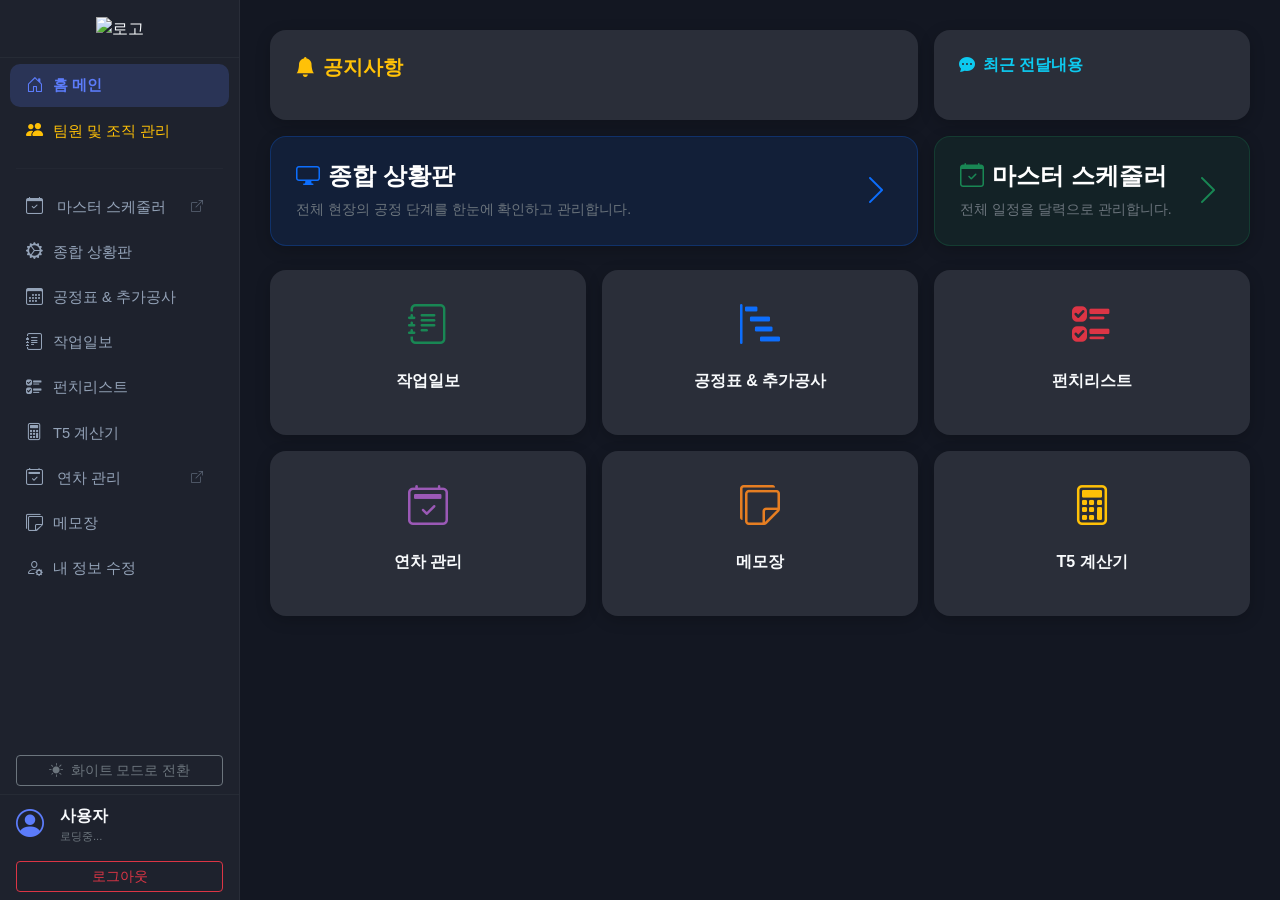
==== index.html @ c65dfaa8 "작업일보 담당자 설정 및 분류 버튼 추가작업일보 담당자 설정 및 분류 버튼 추가" ====
<!DOCTYPE html>
<html lang="ko">
<head>
    <meta charset="UTF-8">
    <meta name="viewport" content="width=device-width, initial-scale=1.0, maximum-scale=1.0, user-scalable=no">
    
    <meta property="og:type" content="website">
    <meta property="og:title" content="김목수이야기 - 통합 ERP 시스템">
    <meta property="og:description" content="현장 관리, 공정표, 작업일보 통합 시스템">
    <meta property="og:image" content="https://idong2300.github.io/kimmoksu/og-image.png">
    <meta property="og:locale" content="ko_KR">

    <link rel="icon" href="favicon.png" type="image/png">
    <link rel="apple-touch-icon" href="favicon.png">
    <link rel="manifest" href="manifest.json">
    <meta name="theme-color" content="#1e222d">

    <title>김목수이야기 - 메인 지휘소</title>
<!-- ============================================
     📋 김목수이야기 통합 ERP - 버전: V2.0.0
     📅 마지막 업데이트: JS 모듈 분리 및 구조 정리
     🏗️ 베이스라인: V1.4.1
     📝 변경 이력:
        V2.0.0 - index.html 인라인 JS 기능별 분리
        - main.js: 공통 상태, 화면 전환, 테마, 초기화
        - auth.js: 로그인, 회원가입, 사용자/팀 정보
        - board_memo.js: 공지사항 및 전달내용
        - status.js: 종합 상황판
        - gantt.js: 공정표 및 추가공사
        - worklog.js: 작업일보
        - punch.js: 펀치리스트
        - t5calc.js: T5 계산기
        - memo.js: 메모장
        - team.js: 팀원 및 권한 관리
     ============================================ -->
    
    <link href="https://cdn.jsdelivr.net/npm/bootstrap@5.3.2/dist/css/bootstrap.min.css" rel="stylesheet">
    <link rel="stylesheet" href="https://cdn.jsdelivr.net/npm/bootstrap-icons@1.11.1/font/bootstrap-icons.css">
    
    <script src="https://cdnjs.cloudflare.com/ajax/libs/html2canvas/1.4.1/html2canvas.min.js"></script>
    <script src="https://www.gstatic.com/firebasejs/9.15.0/firebase-app-compat.js"></script>
    <script src="https://www.gstatic.com/firebasejs/9.15.0/firebase-firestore-compat.js"></script>
    <script src="https://www.gstatic.com/firebasejs/9.15.0/firebase-auth-compat.js"></script>
    <script src="https://cdn.sheetjs.com/xlsx-0.19.3/package/dist/xlsx.full.min.js"></script>
    <script src="firebase-config.js"></script>

    <style>
        :root { --bg-deep: #131722; --sidebar-bg: #1e222d; --card-bg: #2a2e39; --primary-accent: #5c7cfa; --success-btn: #0ca678; --danger-btn: #e03131; }
        body { background-color: var(--bg-deep); color: #f8fafc; font-family: 'Pretendard', sans-serif; margin: 0; overflow: hidden; transition: background-color 0.3s, color 0.3s; }
        .app-wrapper { display: flex; height: 100vh; height: 100dvh; width: 100vw; position: relative; }
        
        .sidebar { width: 240px; height: 100dvh; background-color: var(--sidebar-bg); border-right: 1px solid rgba(255,255,255,0.05); display: flex; flex-direction: column; transition: transform 0.3s cubic-bezier(0.4, 0, 0.2, 1), background-color 0.3s; z-index: 1050; overflow-y: hidden; flex-shrink: 0; }
        .main-container { flex: 1; overflow-y: auto; background-color: var(--bg-deep); width: 100%; transition: background-color 0.3s; }
        .page-section { display: none; animation: fadeIn 0.2s ease-out; padding: 30px; max-width: 1400px; margin: 0 auto; width: 100%; padding-bottom: 80px; }
        .page-section.active { display: block; }
        @keyframes fadeIn { from { opacity: 0; transform: translateY(5px); } to { opacity: 1; transform: translateY(0); } }

        .nav-link { color: #94a3b8; padding: 9px 16px; margin: 2px 10px; border-radius: 10px; transition: 0.3s; cursor: pointer; display: flex; align-items: center; text-decoration: none; font-size: 0.92rem; }
        .nav-link i { font-size: 1.05rem; margin-right: 10px; }
        .nav-link:hover, .nav-link.active { background-color: rgba(92, 124, 250, 0.2); color: var(--primary-accent); font-weight: bold; }

        .sidebar-overlay { display: none; position: fixed; inset: 0; background: rgba(0,0,0,0.6); z-index: 1040; backdrop-filter: blur(2px); transition: 0.3s; opacity: 0; }
        .sidebar-overlay.active { display: block; opacity: 1; }
        
        /* 화이트 모드 설정 */
        body.light-mode { background-color: #f4f6f8; color: #212529; }
        body.light-mode .main-container, body.light-mode #auth-overlay { background-color: #f4f6f8; }
        body.light-mode .sidebar { background-color: #ffffff; border-right: 1px solid #dee2e6; }
        body.light-mode .sidebar-overlay { background: rgba(255,255,255,0.8); }
        body.light-mode .t5-card, body.light-mode .modal-content, body.light-mode .modal-box, body.light-mode .mobile-site-card, body.light-mode .login-card, body.light-mode .cal-accordion-content, body.light-mode .monthly-list-box, body.light-mode .summary-card, body.light-mode .history-card { background-color: #ffffff !important; box-shadow: 0 4px 15px rgba(0,0,0,0.05); border: 1px solid #dee2e6 !important; }
        

        body.light-mode #t5-temp-result { background-color: #ffffff !important; border: 1px solid #dee2e6 !important; }
        body.light-mode #res-site-display { color: #212529 !important; }
        body.light-mode .res-gap { color: #d97706 !important; } 
        
        body.light-mode .input-dark, body.light-mode .modal-box textarea, body.light-mode .modal-box input, body.light-mode .modal-box select { background-color: #f8f9fa !important; border: 1px solid #ced4da !important; color: #212529 !important; }
        body.light-mode .input-dark::placeholder { color: #adb5bd !important; }
        body.light-mode .text-white, body.light-mode .modal-box h5, body.light-mode .modal-content h5 { color: #212529 !important; }
        body.light-mode .nav-link { color: #495057; }
        body.light-mode .nav-link:hover, body.light-mode .nav-link.active { background-color: #eef2ff; color: var(--primary-accent); }
        body.light-mode .table-dark { --bs-table-bg: #ffffff; --bs-table-color: #212529; --bs-table-border-color: #dee2e6; }
        body.light-mode .table-dark th { background-color: #f8f9fa; color: #495057; }
        body.light-mode .status-table th { background-color: #f8f9fa; border-bottom: 2px solid #dee2e6; color: #495057; }
        body.light-mode .status-table td { background-color: #ffffff; border-color: #dee2e6; }
        body.light-mode .board-item, body.light-mode .check-item, body.light-mode .leave-detail-item { background: #f8f9fa; border-color: #dee2e6; }
        body.light-mode .gantt-task-col { background: #f8f9fa !important; }
        body.light-mode .gantt-month-row th { background: #e9ecef; color: #212529; border-bottom: 2px solid #ced4da; }
        body.light-mode .mobile-extra-table tr { background: #ffffff; border-color: #dee2e6; }
        body.light-mode .mobile-extra-table td::before { color: #6c757d; }
        body.light-mode .excel-table { background: #ffffff; border-color: #adb5bd; }
        body.light-mode .excel-table td { border-color: #adb5bd; color: #212529; }
        body.light-mode .date-row td { background: #f8f9fa !important; color: #495057; }
        body.light-mode .name-cell { background: #f8f9fa !important; }
        body.light-mode .name-input { color: #212529; border-bottom: 1px solid #ced4da; }
        body.light-mode .bg-dark { background-color: #e9ecef !important; color: #212529 !important; }
        body.light-mode .item-text-area { color: #212529; }
        body.light-mode .cal-day-box { background: #f8f9fa; border-color: #dee2e6; }
        body.light-mode #captureArea { background-color: #f4f6f8 !important; }
        body.light-mode hr.border-secondary { border-color: #dee2e6 !important; opacity: 1; }
        body.light-mode .text-secondary { color: #6c757d !important; }
        body.light-mode .text-info { color: #0dcaf0 !important; }
        body.light-mode .text-warning { color: #d97706 !important; }
        body.light-mode .btn-outline-secondary { border-color: #adb5bd; color: #495057; }
        body.light-mode .btn-outline-secondary:hover { background-color: #f8f9fa; color: #212529; }
        body.light-mode .mobile-grid-2, body.light-mode .mobile-grid-3 { background: #f8f9fa; border: 1px solid #dee2e6; }
        body.light-mode .mobile-grid-val { color: #212529; }
        body.light-mode .mobile-card-subtitle { border-bottom: 1px solid #dee2e6; }
        body.light-mode img[src*="logo"] { filter: invert(1) grayscale(100%) contrast(200%); }
        body.light-mode .progress-container { background-color: #e9ecef; }
        body.light-mode .t5-btn-small.bg-secondary { background-color: #6c757d !important; color: #ffffff !important; }
        body.light-mode .t5-btn-small.bg-primary { background-color: #0d6efd !important; color: #ffffff !important; }
        body.light-mode .t5-btn-small.bg-success { background-color: #198754 !important; color: #ffffff !important; }
        body.light-mode .t5-btn-small.bg-danger { background-color: #dc3545 !important; color: #ffffff !important; }
        body.light-mode .perm-item-box { background: #f8f9fa !important; border-color: #dee2e6 !important; color: #212529 !important; }

        @media (min-width: 769px) {
            .pc-tfoot { display: table-footer-group !important; }
        }

        @media (max-width: 768px) {
            .sidebar { position: fixed; left: 0; top: 0; transform: translateX(-100%); } 
            .sidebar.active { transform: translateX(0); } 
            .page-section { padding: 20px 15px; padding-bottom: 100px; } 
            .mobile-menu-btn { display: flex !important; } 
            .mobile-col-6 { width: 50% !important; padding: 6px !important; }
            .compact-card { padding: 18px 12px !important; margin-bottom: 0 !important; box-shadow: 0 6px 15px rgba(0,0,0,0.3) !important; border: 1px solid rgba(255,255,255,0.08) !important; }
            .compact-card i { font-size: 2.2rem !important; margin-bottom: 12px !important; filter: drop-shadow(0 2px 4px rgba(0,0,0,0.3)); }
            .compact-card h6 { font-size: 0.95rem !important; font-weight: 700 !important; }
            .compact-card p { display: none; }
            
            .mobile-extra-table thead { display: none; }
            .mobile-extra-table tr { display: flex; flex-wrap: wrap; align-items: center; background: #1e222d; margin-bottom: 15px; border-radius: 10px; padding: 12px; border: 1px solid rgba(255,255,255,0.08); box-shadow: 0 4px 10px rgba(0,0,0,0.2); }
            .mobile-extra-table td { border: none !important; padding: 2px !important; display: flex; align-items: center; }
            
            .date-td { width: 40%; order: 3; margin-top: 8px; padding-right: 4px !important; }
            .desc-td { width: 55%; order: 1; padding-right: 4px !important; }
            .cost-td { width: 45%; order: 2; padding-left: 4px !important; }
            .check-td-prog { width: 20%; order: 4; margin-top: 8px; justify-content: center; font-size: 0.75rem; color: #94a3b8; }
            .check-td-tax { width: 20%; order: 5; margin-top: 8px; justify-content: center; font-size: 0.75rem; color: #94a3b8; }
            .note-td { width: 100%; order: 7; margin-top: 10px; display: block !important; }
            .del-td { width: 20%; order: 6; margin-top: 8px; padding-left: 4px !important; }
            
            .note-header { font-size: 0.8rem; color: #94a3b8; cursor: pointer; display: flex; justify-content: space-between; background: rgba(0,0,0,0.2); padding: 8px 12px; border-radius: 6px; }
            .pc-tfoot { display: none !important; }
        }

        .mobile-menu-btn { display: none; position: fixed; bottom: 25px; right: 25px; width: 60px; height: 60px; border-radius: 50%; background-color: var(--primary-accent); color: white; align-items: center; justify-content: center; box-shadow: 0 4px 15px rgba(0,0,0,0.3); z-index: 1030; border: none; font-size: 1.8rem; cursor: pointer; }

        .t5-card { background: var(--card-bg); border-radius: 16px; padding: 25px; margin-bottom: 20px; box-shadow: 0 4px 15px rgba(0,0,0,0.2); position: relative; }
        .input-dark { background: #1e222d !important; border: 1px solid rgba(255,255,255,0.1) !important; color: white !important; font-size: 0.95rem !important; }
        .input-dark::placeholder { color: #8b95a1 !important; opacity: 1 !important; }
        .t5-btn-primary { background: var(--primary-accent); border: none; color: white; border-radius: 10px; padding: 14px; font-weight: bold; width: 100%; transition: 0.2s; cursor: pointer; }
        .t5-btn-small { background: rgba(255,255,255,0.1); border: none; color: #ced4da; padding: 6px 12px; border-radius: 8px; font-size: 0.85rem; transition: 0.2s; cursor: pointer; }
        .btn-primary-custom { background: var(--primary-accent); border: none; color: white; border-radius: 8px; padding: 8px 16px; transition: 0.2s; cursor: pointer; font-weight: bold; }

        .board-list { max-height: 250px; overflow-y: auto; padding-right: 5px; }
        .board-item { background: rgba(255,255,255,0.05); padding: 12px; border-radius: 8px; margin-bottom: 8px; border-left: 3px solid var(--primary-accent); font-size: 0.9rem; }
        .status-table { width: 100%; border-collapse: separate; border-spacing: 0 4px; table-layout: fixed; }
        .status-table th { color: #94a3b8; font-weight: 600; font-size: 0.82rem; padding: 12px 10px; border-bottom: 2px solid rgba(255,255,255,0.05); text-align: center; white-space: nowrap; }
        .status-table td { background: #1e222d; padding: 12px 10px; font-size: 0.88rem; text-align: center; overflow: hidden; text-overflow: ellipsis; white-space: nowrap; border-top: 1px solid rgba(255,255,255,0.05); border-bottom: 1px solid rgba(255,255,255,0.05); }
        
        .mobile-site-card { background: var(--card-bg); border-radius: 12px; padding: 15px; margin-bottom: 12px; border: 1px solid rgba(255,255,255,0.05); box-shadow: 0 4px 10px rgba(0,0,0,0.15); }
        .mobile-card-title { font-size: 1.1rem; font-weight: 800; color: #f8fafc; margin-bottom: 8px; word-break: keep-all; line-height: 1.3; }
        body.light-mode .mobile-card-title { color: #1a202c !important; }
        .mobile-card-subtitle { display: flex; justify-content: space-between; align-items: flex-end; margin-bottom: 12px; border-bottom: 1px solid rgba(255,255,255,0.05); padding-bottom: 8px; }
        .mobile-card-date { font-size: 0.8rem; color: #94a3b8; font-weight: 600; }
        
        .mobile-grid-3 { display: grid; grid-template-columns: 1fr 1fr 1fr; gap: 8px; text-align: center; background: rgba(0,0,0,0.25); padding: 10px 5px; border-radius: 8px; }
        .mobile-grid-2 { display: grid; grid-template-columns: 1fr 1fr; gap: 8px; text-align: center; background: rgba(0,0,0,0.25); padding: 10px 5px; border-radius: 8px; }
        .mobile-grid-label { font-size: 0.65rem; color: #94a3b8; margin-bottom: 3px; }
        .mobile-grid-val { font-size: 0.85rem; color: #f8fafc; font-weight: bold; }

        .gantt-container { overflow-x: auto; overflow-y: hidden; background: transparent; max-width: 100%; padding-bottom: 10px; }
        

        .gantt-table { margin: 0; white-space: nowrap; font-size: 0.7rem; border-collapse: separate; border-spacing: 0; min-width: max-content; position: relative; z-index: 1; }
        .gantt-table th, .gantt-table td { border: 1px solid rgba(255,255,255,0.05); padding: 5px 0 !important; text-align: center; vertical-align: middle; }
        .gantt-cell, .gantt-date-th { min-width: 25px; max-width: 25px; width: 25px; transition: 0.1s; cursor: pointer; position: relative; }
        
        /* 세로(열) 하이라이트 */
        .gantt-cell::after { content: ''; position: absolute; left: 0; top: -5000px; height: 10000px; width: 100%; background: transparent; z-index: -1; pointer-events: none; transition: 0.1s; }
        .gantt-cell:hover::after { background: rgba(255,255,255,0.05); }
        /* 가로(행) 하이라이트 */
        .gantt-table tbody tr:hover td { background: rgba(255,255,255,0.05); }
        
        /* 화이트모드 대응 십자선 */
        body.light-mode .gantt-cell:hover::after { background: rgba(0,0,0,0.05); }
        body.light-mode .drag-handle { color: #adb5bd !important; }
        body.light-mode .gantt-table tbody tr:hover td { background: rgba(0,0,0,0.05); }
        
        .gantt-task-col { position: sticky; left: 0; background: var(--card-bg) !important; z-index: 10; min-width: 90px; max-width: 90px; width: 90px; text-align: left !important; border-right: 2px solid var(--primary-accent) !important; padding: 0 8px !important; }
        
        .gantt-month-row th { background: #181b24; color: #ced4da; font-weight: bold; border-bottom: 2px solid rgba(255,255,255,0.1); }
        .day-sat { background-color: rgba(92, 124, 250, 0.08) !important; color: #5c7cfa !important; }
        .day-sun { background-color: rgba(224, 49, 49, 0.08) !important; color: #e03131 !important; }
        .gantt-active { background-color: var(--primary-accent) !important; box-shadow: inset 0 0 0 1px rgba(0,0,0,0.2); }
        .task-editable { background: transparent; border: none; color: #0dcaf0; font-weight: bold; width: 100%; outline: none; font-size: 0.75rem; }


        .gantt-capture-mode .gantt-task-col { position: static !important; left: auto !important; min-width: 90px !important; max-width: 90px !important; width: 90px !important; }
        .capture-task-text { display: block; width: 100%; color: #0dcaf0; font-weight: bold; font-size: 0.75rem; line-height: 1.2; white-space: nowrap; overflow: hidden; text-overflow: ellipsis; }
        body.light-mode .capture-task-text { color: #0d6efd; }


        .gantt-cell.has-memo::before {
            content: '';
            position: absolute;
            right: 0;
            bottom: 0;
            width: 0;
            height: 0;
            border-bottom: 7px solid #fcc419;
            border-left: 7px solid transparent;
            pointer-events: none;
            z-index: 2;
        }
        .gantt-cell.has-memo { cursor: help; }


        .gantt-tooltip {
            position: absolute;
            display: none;
            z-index: 3000;
            background: rgba(20, 24, 36, 0.95);
            color: #f8fafc;
            padding: 10px 14px;
            border-radius: 10px;
            box-shadow: 0 8px 24px rgba(0,0,0,0.5);
            border: 1px solid rgba(255, 255, 255, 0.1);
            font-size: 0.85rem;
            line-height: 1.5;
            max-width: 280px;
            min-width: 100px;
            word-wrap: break-word;
            white-space: pre-wrap;
            pointer-events: none;
            backdrop-filter: blur(4px);
            animation: tooltipFadeIn 0.15s ease-out;
        }
        .gantt-tooltip::before {
            content: '📌 ';
            color: #fcc419;
        }
        @keyframes tooltipFadeIn {
            from { opacity: 0; transform: translateY(-4px); }
            to { opacity: 1; transform: translateY(0); }
        }
        body.light-mode .gantt-tooltip {
            background: rgba(33, 37, 41, 0.95);
            color: #ffffff;
            border-color: rgba(0,0,0,0.2);
        }
        
        .excel-table { width: 100%; border-collapse: collapse; background: var(--card-bg); margin-bottom: 10px; table-layout: fixed; border: 2px solid #4b5563; }
        .excel-table td { border: 1px solid #4b5563; text-align: center; height: 38px; font-size: 0.85rem; color: white; padding: 0; }
        .date-row td { height: 22px !important; background: #1e222d; font-size: 0.75rem; color: #94a3b8; font-weight: bold; }
        .name-cell { width: 75px; background: #181b24 !important; font-weight: bold; }
        .name-input { width: 90%; background: transparent; border: none; color: white; text-align: center; font-weight: bold; border-bottom: 1px solid rgba(255,255,255,0.2); }
        .gongsu-cell { cursor: pointer; font-weight: bold; }
        .g-green { background-color: rgba(16, 185, 129, 0.2) !important; color: #10b981 !important; }
        .g-yellow { background-color: rgba(245, 158, 11, 0.2) !important; color: #f59e0b !important; }
        .g-red { background-color: rgba(239, 68, 68, 0.2) !important; color: #ef4444 !important; }

        .auto-resize-textarea { resize: none; overflow: hidden; min-height: 48px; line-height: 1.5; }
        .round-add-btn { width: 44px; height: 44px; border-radius: 50%; background: var(--primary-accent); color: white; border: none; display: flex; justify-content: center; align-items: center; font-size: 1.5rem; box-shadow: 0 4px 10px rgba(0,0,0,0.3); cursor: pointer; transition: 0.2s; flex-shrink: 0; }
        .summary-card { background: #1e222d; border-radius: 12px; padding: 16px; border: 1px solid rgba(255,255,255,0.05); cursor: pointer; transition: 0.2s; }
        .summary-card:hover { border-color: var(--primary-accent); }
        .summary-del-btn { background: rgba(224, 49, 49, 0.1); color: var(--danger-btn); border: none; border-radius: 6px; padding: 4px 10px; font-size: 0.75rem; transition: 0.2s; white-space: nowrap; height: 28px; }
        .summary-del-btn:hover { background: var(--danger-btn); color: white; }
        
        .check-item { display: flex; align-items: flex-start; padding: 15px; border-radius: 12px; background: #1e222d; margin-bottom: 10px; border: 1px solid rgba(255,255,255,0.05); }
        .check-item.completed { opacity: 0.4; background: #131722; filter: grayscale(0.5); }
        .check-item.completed .item-text-area { text-decoration: line-through; color: #8b95a1; }
        .custom-check { width: 24px; height: 24px; cursor: pointer; border-radius: 6px; border: 2px solid var(--primary-accent); appearance: none; position: relative; margin-right: 15px; margin-top: 2px; flex-shrink: 0; background: transparent; }
        .custom-check:checked { background-color: var(--primary-accent); }
        .custom-check:checked::after { content: '✔'; position: absolute; color: white; font-size: 14px; top: 50%; left: 50%; transform: translate(-50%, -50%); }
        .item-text-area { flex-grow: 1; font-size: 1rem; border: none; background: transparent; color: white; outline: none; resize: none; overflow: hidden; line-height: 1.5; padding: 0; min-height: 24px; }
        .btn-del { color: #555; cursor: pointer; padding: 0 5px 0 15px; font-size: 1.2rem; }
        .progress-container { background: #131722; border-radius: 10px; height: 16px; overflow: hidden; position: relative; margin-top: 8px; }
        .progress-fill { background: var(--primary-accent); height: 100%; width: 0%; transition: width 0.4s ease-out; }

        #t5-temp-result { background: #1c212d; border: 1px solid rgba(255,255,255,0.1); border-radius: 12px; padding: 20px; margin-bottom: 20px; display: none; }
        .res-gap { color: #fcc419; font-weight: bold; font-size: 0.85rem; }
        .history-card { background: var(--card-bg); border-radius: 16px; padding: 18px; margin-bottom: 12px; position: relative; }
        
        .memo-grid { display: grid; grid-template-columns: repeat(auto-fill, minmax(280px, 1fr)); gap: 15px; }
        .memo-card { background: #fff9db; color: #333; padding: 15px; border-radius: 8px; box-shadow: 2px 4px 10px rgba(0,0,0,0.1); position: relative; }
        .memo-card.shared { background: #e3f2fd; border-left: 4px solid #5c7cfa; }
        
        .cal-day-box { background: #1e222d; border: 1px solid rgba(255,255,255,0.05); border-radius: 8px; min-height: 60px; padding: 5px; cursor: pointer; transition: 0.2s; position: relative; }
        .cal-day-box:hover { border-color: var(--primary-accent); }
        .cal-date-num { font-size: 0.85rem; font-weight: bold; text-align: left; margin-bottom: 3px; }
        
        .cal-bar-container { display: flex; flex-direction: column; gap: 2px; margin-top: 5px; width: 100%; padding: 0 2px; }
        .cal-bar { height: 6px; border-radius: 3px; box-shadow: inset 0 0 2px rgba(0,0,0,0.2); }
        .bar-pending { background-color: #6c757d; }
        .bar-approved { background-color: #10b981; }
        .bar-full { width: 100%; }
        .bar-am { width: 50%; float: left; border-radius: 3px 0 0 3px; }
        .bar-pm { width: 50%; float: right; border-radius: 0 3px 3px 0; margin-left: 50%; }

        .cal-accordion-content { background: #131722; border-radius: 8px; margin-top: 10px; padding: 15px; border: 1px solid rgba(255,255,255,0.1); box-shadow: inset 0 2px 10px rgba(0,0,0,0.2); }
        .leave-detail-item { display: flex; justify-content: space-between; align-items: center; background: var(--card-bg); padding: 10px 15px; border-radius: 8px; margin-bottom: 8px; border-left: 3px solid transparent; }
        .leave-detail-item.approved-row { border-left-color: #10b981; }
        
        .monthly-list-box { background: #181b24; border-radius: 12px; border: 1px solid rgba(255,255,255,0.05); padding: 15px; }

        #addTaskModal, #ganttCreateModal, #permModal, #memoCreateModal { display: none; position: fixed; inset: 0; background: rgba(0,0,0,0.7); z-index: 2000; align-items: center; justify-content: center; backdrop-filter: blur(2px); animation: fadeIn 0.2s; }
        .modal-box { background: var(--card-bg); padding: 25px; border-radius: 20px; width: 90%; max-width: 400px; box-shadow: 0 10px 30px rgba(0,0,0,0.5); }

        #auth-overlay { position: fixed; inset: 0; background: var(--bg-deep); z-index: 9999; display: flex; align-items: center; justify-content: center; }
        .login-card { background: var(--card-bg); padding: 40px; border-radius: 24px; width: 100%; max-width: 380px; text-align: center; }
        
        .perm-item-box { background: rgba(255,255,255,0.05); border: 1px solid rgba(255,255,255,0.1); }
        
 
        .order-btn-group { display: flex; flex-direction: column; gap: 1px; align-items: center; }
        .btn-order-v { padding: 0 !important; font-size: 0.65rem !important; height: 16px; width: 22px; line-height: 1; border-radius: 3px; display: flex; align-items: center; justify-content: center; }


 
        .sortable-ghost { opacity: 0.4; background: rgba(92,124,250,0.2) !important; border-radius: 8px; }
        .sortable-drag { opacity: 0.9; box-shadow: 0 8px 25px rgba(0,0,0,0.4) !important; }
        .drag-handle { cursor: grab; color: #4b5563; padding: 0 6px; font-size: 1rem; }
        .drag-handle:active { cursor: grabbing; }
        .drag-handle:hover { color: var(--primary-accent); }
        body.light-mode .drag-handle { color: #adb5bd; }
        body.light-mode .drag-handle:hover { color: var(--primary-accent); }

        .memo-color-chip {
            width: 36px;
            height: 36px;
            border-radius: 50%;
            cursor: pointer;
            border: 3px solid transparent;
            transition: all 0.2s;
            display: inline-flex;
            align-items: center;
            justify-content: center;
            position: relative;
            box-shadow: 0 2px 6px rgba(0,0,0,0.2);
        }
        .memo-color-chip input[type="radio"] {
            position: absolute;
            opacity: 0;
            width: 100%;
            height: 100%;
            cursor: pointer;
            margin: 0;
        }
        .memo-color-chip:hover {
            transform: scale(1.1);
        }
        .memo-color-chip:has(input:checked) {
            border-color: var(--primary-accent);
            transform: scale(1.15);
            box-shadow: 0 4px 12px rgba(92, 124, 250, 0.5);
        }
        .memo-color-chip:has(input:checked)::after {
            content: '✓';
            color: #333;
            font-weight: bold;
            font-size: 1rem;
        }

        .memo-card-actions { display: flex; gap: 8px; align-items: center; }
        .memo-card-actions i { cursor: pointer; font-size: 1rem; transition: 0.2s; }
        .memo-card-actions .memo-edit-btn { color: #495057; }
        .memo-card-actions .memo-edit-btn:hover { color: var(--primary-accent); transform: scale(1.15); }
        .memo-card-actions .memo-del-btn { color: #adb5bd; }
        .memo-card-actions .memo-del-btn:hover { color: var(--danger-btn); transform: scale(1.15); }

        ::-webkit-scrollbar { width: 8px; height: 8px; }
        ::-webkit-scrollbar-track { background: transparent; }
        ::-webkit-scrollbar-thumb { background: #4b5563; border-radius: 4px; }
    </style>
</head>
<body>

<div id="auth-overlay" style="display: none;">
    <div class="login-card">
        <img src="kimmoksu_main_logo.png" style="max-width: 180px; margin-bottom: 30px;">
        <h3 id="auth-title" class="mb-4 fw-bold">현장 관리 접속</h3>
        <input type="text" id="userNick" class="form-control input-dark mb-3" placeholder="이름 (실명 권장, 가입시 필수)" style="display:none;">
        <input type="email" id="userEmail" class="form-control input-dark mb-3" placeholder="이메일">
        <input type="password" id="userPw" class="form-control input-dark mb-3" placeholder="비밀번호">
        
        <div class="d-flex justify-content-between align-items-center mb-4 ms-1">
            <div class="form-check text-start m-0">
                <input class="form-check-input" type="checkbox" id="autoLoginCheck" checked>
                <label class="form-check-label small text-secondary" for="autoLoginCheck">자동 로그인</label>
            </div>
            <span class="small text-info cursor-pointer" onclick="resetPassword()">비밀번호 찾기</span>
        </div>

        <button class="t5-btn-primary" onclick="handleAuth()">접속하기</button>
        <p class="mt-4 text-secondary small" onclick="toggleAuthMode()" style="cursor:pointer;">계정 가입/로그인 전환</p>
    </div>
</div>

<div class="app-wrapper">
    <div id="sidebarOverlay" class="sidebar-overlay" onclick="toggleSidebar()"></div>

    <nav class="sidebar" id="sidebar">
        <div class="px-4 py-3 text-center border-bottom border-secondary border-opacity-10">
            <img src="kimmoksu_main_logo.png" alt="로고" style="max-width: 120px; cursor: pointer;" onclick="location.reload()">
        </div>
        <div class="flex-grow-1 mt-1">
            <div class="nav-link active" onclick="showPage('home', this)"><i class="bi bi-house-door"></i> 홈 메인</div>
            <div class="nav-link text-warning" onclick="showPage('team', this)"><i class="bi bi-people-fill"></i> 팀원 및 조직 관리</div>
            <hr class="border-secondary border-opacity-25 mx-3">
            <div class="nav-link" onclick="location.href='calendar.html'" style="justify-content:space-between;"><span><i class="bi bi-calendar-check"></i> 마스터 스케줄러</span><i class="bi bi-box-arrow-up-right" style="font-size:0.75rem; opacity:0.5;"></i></div>
            <div class="nav-link" onclick="showPage('status', this)"><i class="bi bi-gear-wide-connected"></i> 종합 상황판</div>
            <div class="nav-link" onclick="showPage('gantt', this)"><i class="bi bi-calendar3"></i> 공정표 & 추가공사</div>
            <div class="nav-link" onclick="showPage('worklog', this)"><i class="bi bi-journal-text"></i> 작업일보</div>
            <div class="nav-link" onclick="showPage('punch', this)"><i class="bi bi-ui-checks"></i> 펀치리스트</div>
            <div class="nav-link" onclick="showPage('t5', this)"><i class="bi bi-calculator"></i> T5 계산기</div>
            <div class="nav-link" onclick="location.href='leave.html'" style="justify-content:space-between;"><span><i class="bi bi-calendar2-check"></i> 연차 관리</span><i class="bi bi-box-arrow-up-right" style="font-size:0.75rem; opacity:0.5;"></i></div>
            <div class="nav-link" onclick="showPage('memo', this)"><i class="bi bi-stickies"></i> 메모장</div>
            <div class="nav-link" onclick="showPage('profile', this)"><i class="bi bi-person-gear"></i> 내 정보 수정</div>
        </div>
        
        <div class="px-3 py-2 mt-auto">
            <button class="btn btn-outline-secondary btn-sm w-100 d-flex justify-content-center align-items-center gap-2" id="themeToggleBtn" onclick="toggleTheme()">
                <i class="bi bi-brightness-high-fill"></i> <span>화이트 모드로 전환</span>
            </button>
        </div>

        <div class="px-3 py-2 border-top border-secondary border-opacity-10">
            <div class="d-flex align-items-center mb-2">
                <i class="bi bi-person-circle fs-3 me-3" style="color:var(--primary-accent);"></i>
                <div class="flex-grow-1 overflow-hidden">
                    <div id="userNickDisplay" class="fw-bold text-truncate">사용자</div>
                    <div id="userRoleDisplay" class="small text-secondary" style="font-size:0.7rem;">로딩중...</div>
                </div>
            </div>
            <button class="btn btn-outline-danger btn-sm w-100 mt-2" onclick="handleLogout()">로그아웃</button>
        </div>
    </nav>

    <main class="main-container">
        
        <section id="page-home" class="page-section active">
            <div class="row g-3 mb-3">
                <div class="col-12 col-md-8">
                    <div class="t5-card h-100 mb-0">
                        <div class="d-flex justify-content-between align-items-center mb-3">
                            <h5 class="fw-bold text-warning m-0"><i class="bi bi-bell-fill me-2"></i>공지사항</h5>
                            <button class="btn btn-sm btn-outline-warning py-0" id="btnNoticePerm" style="display:none;" onclick="openPermModal('notice')"><i class="bi bi-person-gear"></i> 담당자</button>
                        </div>
                        <div class="board-list" id="home-notice-list"></div>
                    </div>
                </div>
                <div class="col-12 col-md-4">
                    <div class="t5-card h-100 mb-0">
                        <div class="d-flex justify-content-between align-items-center mb-3">
                            <h6 class="fw-bold text-info m-0"><i class="bi bi-chat-dots-fill me-2"></i>최근 전달내용</h6>
                        </div>
                        <div class="board-list" id="home-msg-list"></div>
                    </div>
                </div>
            </div>

            <div class="row g-3 mb-4">
                <div class="col-12 col-md-8">
                    <div class="t5-card h-100 mb-0 bg-primary bg-opacity-10 border border-primary border-opacity-25 cursor-pointer d-flex flex-column justify-content-center" onclick="showPage('status', document.querySelectorAll('.nav-link')[3])">
                        <div class="d-flex justify-content-between align-items-center">
                            <div>
                                <h4 class="fw-bold text-white mb-2"><i class="bi bi-display me-2 text-primary"></i>종합 상황판</h4>
                                <p class="text-secondary small m-0">전체 현장의 공정 단계를 한눈에 확인하고 관리합니다.</p>
                            </div>
                            <i class="bi bi-chevron-right fs-2 text-primary"></i>
                        </div>
                    </div>
                </div>
                <div class="col-12 col-md-4">
                    <div class="t5-card h-100 mb-0 bg-success bg-opacity-10 border border-success border-opacity-25 cursor-pointer d-flex flex-column justify-content-center" onclick="location.href='calendar.html'">
                        <div class="d-flex justify-content-between align-items-center">
                            <div>
                                <h4 class="fw-bold text-white mb-2"><i class="bi bi-calendar-check me-2 text-success"></i>마스터 스케줄러</h4>
                                <p class="text-secondary small m-0">전체 일정을 달력으로 관리합니다.</p>
                            </div>
                            <i class="bi bi-chevron-right fs-2 text-success"></i>
                        </div>
                    </div>
                </div>
            </div>

            <div class="row g-3 row-cols-2 row-cols-md-3">
                <div class="col mobile-col-6" onclick="showPage('worklog', document.querySelectorAll('.nav-link')[5])">
                    <div class="t5-card compact-card h-100 cursor-pointer text-center">
                        <i class="bi bi-journal-text fs-1 d-block mb-3 text-success"></i>
                        <h6 class="fw-bold m-0">작업일보</h6>
                    </div>
                </div>
                <div class="col mobile-col-6" onclick="showPage('gantt', document.querySelectorAll('.nav-link')[4])">
                    <div class="t5-card compact-card h-100 cursor-pointer text-center">
                        <i class="bi bi-bar-chart-steps fs-1 d-block mb-3 text-primary"></i>
                        <h6 class="fw-bold m-0">공정표 & 추가공사</h6>
                    </div>
                </div>
                <div class="col mobile-col-6" onclick="showPage('punch', document.querySelectorAll('.nav-link')[6])">
                    <div class="t5-card compact-card h-100 cursor-pointer text-center">
                        <i class="bi bi-ui-checks fs-1 d-block mb-3 text-danger"></i>
                        <h6 class="fw-bold m-0">펀치리스트</h6>
                    </div>
                </div>
                <div class="col mobile-col-6" onclick="location.href='leave.html'">
                    <div class="t5-card compact-card h-100 cursor-pointer text-center">
                        <i class="bi bi-calendar2-check fs-1 d-block mb-3" style="color: #9b59b6;"></i>
                        <h6 class="fw-bold m-0">연차 관리</h6>
                    </div>
                </div>
                <div class="col mobile-col-6" onclick="showPage('memo', document.querySelectorAll('.nav-link')[8])">
                    <div class="t5-card compact-card h-100 cursor-pointer text-center">
                        <i class="bi bi-stickies fs-1 d-block mb-3" style="color: #e67e22;"></i>
                        <h6 class="fw-bold m-0">메모장</h6>
                    </div>
                </div>
                <div class="col mobile-col-6" onclick="showPage('t5', document.querySelectorAll('.nav-link')[7])">
                    <div class="t5-card compact-card h-100 cursor-pointer text-center">
                        <i class="bi bi-calculator fs-1 d-block mb-3 text-warning"></i>
                        <h6 class="fw-bold m-0">T5 계산기</h6>
                    </div>
                </div>
            </div>
        </section>

        <section id="page-status" class="page-section">
            <div class="d-flex justify-content-between align-items-center mb-4 flex-wrap gap-2">
                <h3 class="fw-bold m-0">종합 상황판 관리</h3>
                <div class="d-flex gap-2">
                    <button class="btn btn-outline-info fw-bold px-3" id="btnStatusPerm" style="display:none;" onclick="openPermModal('status')">담당자 설정</button>
                    <button class="btn btn-outline-warning fw-bold px-3" id="btnEditStatus" style="display:none;" onclick="toggleStatusEditMode()">편집</button>
                    <button class="btn btn-success fw-bold px-4" onclick="openSiteAddModal()">+ 현장 추가</button>
                </div>
            </div>

            <div class="t5-card mb-5">
                <div class="d-flex justify-content-between align-items-center cursor-pointer" data-bs-toggle="collapse" data-bs-target="#boardManagerCollapse">
                    <h6 class="fw-bold m-0"><i class="bi bi-gear-fill me-2 text-secondary"></i>공지 및 전달사항 관리</h6>
                    <i class="bi bi-chevron-down text-secondary"></i>
                </div>
                <div class="collapse mt-3" id="boardManagerCollapse">
                    <div class="border-top border-secondary border-opacity-10 pt-3">
                        <h6 class="fw-bold text-warning mb-2">공지사항</h6>
                        <div class="d-flex gap-2 mb-3">
                            <input type="text" id="input-notice" class="form-control input-dark" placeholder="새 공지 입력" onkeypress="if(event.keyCode===13) addBoardItem('notice')">
                            <button class="btn btn-primary px-3 fw-bold text-nowrap" onclick="addBoardItem('notice')">추가</button>
                        </div>
                        <div id="manage-notice-list" class="mb-4"></div>
                        <hr class="border-secondary opacity-25">
                        <h6 class="fw-bold text-info mb-2 mt-3">회의 전달내용</h6>
                        <div class="d-flex gap-2 mb-3">
                            <input type="text" id="input-memo" class="form-control input-dark" placeholder="새 전달사항 입력" onkeypress="if(event.keyCode===13) addBoardItem('memo')">
                            <button class="btn btn-primary px-3 fw-bold text-nowrap" onclick="addBoardItem('memo')">추가</button>
                        </div>
                        <div id="manage-memo-list"></div>
                    </div>
                </div>
            </div>

            <div id="all-status-containers"></div>
        </section>

        <section id="page-gantt" class="page-section">
            <div class="d-flex justify-content-between align-items-center mb-4">
                <h3 class="fw-bold m-0">현장 공정 & 추가 내역</h3>
                <button class="btn btn-primary fw-bold" onclick="openGanttCreateModal()">+ 신규 현장 생성</button>
            </div>

            <div class="t5-card" id="ganttDashboard" style="display: none;">
                <div class="row g-2 mb-4 align-items-center">
                    <div class="col-md-5">
                        <input type="text" id="ganttSiteName" class="form-control input-dark fs-5 fw-bold text-warning" placeholder="현장명을 입력하세요">
                    </div>
                    <div class="col-md-7 d-flex justify-content-end gap-1">
                        <button class="btn btn-sm btn-info px-2 fw-bold text-white text-nowrap" onclick="captureGantt()"><i class="bi bi-camera"></i> <span class="d-none d-sm-inline">캡처/공유</span></button>
                        <button class="btn btn-sm btn-success px-2 fw-bold text-nowrap" onclick="saveGantt()">💾 <span class="d-none d-sm-inline">현재 상태 저장</span></button>
                        <button class="btn btn-sm btn-outline-danger px-2 text-nowrap" id="btnDeleteGantt" onclick="deleteGantt()" style="display:none;">삭제</button>
                    </div>
                </div>
                
                <div class="d-flex justify-content-between align-items-center cursor-pointer mb-2 p-2 border border-primary border-opacity-25 rounded bg-primary bg-opacity-10" data-bs-toggle="collapse" data-bs-target="#ganttCollapseArea">
                    <h6 class="fw-bold m-0 text-primary"><i class="bi bi-bar-chart-steps me-2"></i>공정표 (여기를 눌러 접기/펴기)</h6>
                    <i class="bi bi-chevron-down text-primary"></i>
                </div>
                
                <div class="collapse show mt-3" id="ganttCollapseArea">
                    <div id="captureArea" style="background-color: #1e222d; padding: 15px; border-radius: 12px;">
                        <div class="gantt-container" id="ganttScrollWrapper">
                            <table class="table table-dark table-bordered gantt-table" id="ganttTable"></table>
                        </div>
                    </div>
                    
                    <div class="d-none d-md-flex justify-content-between mb-5 mt-3 flex-wrap gap-2">
                        <div class="d-flex gap-2">
                            <button class="btn btn-sm btn-outline-info" onclick="addGanttTaskRow()">+ 공종(행) 추가</button>
                            <button class="btn btn-sm btn-outline-secondary" onclick="prependGanttDate()"><i class="bi bi-arrow-left"></i> 1일 연장</button>
                            <button class="btn btn-sm btn-outline-danger" onclick="removeFirstGanttDate()">1일 축소 <i class="bi bi-arrow-right"></i></button>
                        </div>
                        <div class="d-flex gap-2">
                            <button class="btn btn-sm btn-outline-danger" onclick="removeGanttDate()"><i class="bi bi-arrow-left"></i> 1일 축소</button>
                            <button class="btn btn-sm btn-outline-secondary" onclick="addGanttDate()">1일 연장 <i class="bi bi-arrow-right"></i></button>
                        </div>
                    </div>
                    
                    <div class="d-flex d-md-none flex-column gap-2 mb-4 mt-3">
                        <button class="btn btn-sm btn-outline-info w-100 py-2 fw-bold" onclick="addGanttTaskRow()">+ 공종(행) 추가</button>
                        <div class="d-flex gap-1 justify-content-between">
                            <button class="btn btn-outline-danger p-1 flex-fill" style="font-size:0.75rem;" onclick="removeFirstGanttDate()">앞축소 <i class="bi bi-arrow-right"></i></button>
                            <button class="btn btn-outline-secondary p-1 flex-fill" style="font-size:0.75rem;" onclick="prependGanttDate()"><i class="bi bi-arrow-left"></i> 앞연장</button>
                            <button class="btn btn-outline-danger p-1 flex-fill" style="font-size:0.75rem;" onclick="removeGanttDate()"><i class="bi bi-arrow-left"></i> 뒤축소</button>
                            <button class="btn btn-outline-secondary p-1 flex-fill" style="font-size:0.75rem;" onclick="addGanttDate()">뒤연장 <i class="bi bi-arrow-right"></i></button>
                        </div>
                    </div>
                </div>

                <hr class="border-secondary opacity-25 mt-2">

                <div class="d-flex justify-content-between align-items-center mt-4 mb-3">
                    <h6 class="fw-bold text-warning m-0"><i class="bi bi-cash-coin me-2"></i>추가 공사 내역</h6>
                    <button class="btn btn-sm btn-outline-warning" onclick="addExtraCostRow()">+ 내역 추가</button>
                </div>
                
                <div class="table-responsive">
                    <table class="table table-dark table-sm align-middle text-center mobile-extra-table" style="font-size:0.85rem;">
                        <thead class="text-secondary">
                            <tr>
                                <th>지시일자</th>
                                <th style="width: 30%;">내용</th>
                                <th>추가금액 (VAT별도)</th>
                                <th>진행</th>
                                <th>계산서</th>
                                <th>비고</th>
                                <th></th>
                            </tr>
                        </thead>
                        <tbody id="extraCostBody"></tbody>
                        <tfoot class="pc-tfoot">
                            <tr>
                                <td colspan="2" class="text-end fw-bold text-secondary py-3">총 추가 공사대금 :</td>
                                <td class="text-warning fw-bold fs-5 py-3 extraTotalSumText">0</td>
                                <td colspan="4"></td>
                            </tr>
                        </tfoot>
                    </table>
                    <div class="d-md-none text-end mt-3 p-3 bg-dark rounded border border-secondary border-opacity-25">
                        <span class="fw-bold text-secondary me-2">총 추가 공사대금:</span>
                        <span class="text-warning fw-bold fs-5 extraTotalSumText">0</span>
                    </div>
                </div>
                
                <div class="text-end mt-4">
                    <button class="btn btn-success px-4 fw-bold" onclick="saveGantt()">💾 현재 상태 전체 저장</button>
                </div>
            </div>

            <h5 class="fw-bold mt-5 mb-3"><i class="bi bi-archive me-2"></i>저장된 현장 목록</h5>
            <div id="saved-gantt-list" class="row g-3"></div>
        </section>

       <section id="page-worklog" class="page-section">
            <div class="d-flex justify-content-between align-items-center mb-4">
                <h3 class="fw-bold m-0">실전 작업일보</h3>
                <div class="d-flex gap-2">
                    <button class="t5-btn-small" id="btnWorklogPerm" style="display:none;" onclick="openPermModal('worklog')">담당자 설정</button>
                    <button onclick="addTeam()" class="t5-btn-small">+ 공정 추가</button>
                </div>
            </div>
            <div class="row g-2 mb-4">
                <div class="col-md-4"><input type="month" id="logMonth" class="form-control input-dark"></div>
                <div class="col-md-8"><input type="text" id="siteName" class="form-control input-dark" placeholder="현장명을 입력하세요"></div>
            </div>
            <div id="team-container"></div>
            <button class="t5-btn-primary mt-4 mb-5" onclick="saveMonthlyLog()">현장 데이터 최종 저장 💾</button>
           
            <h5 class="fw-bold mt-5 mb-3"><i class="bi bi-archive me-2"></i>최근 저장 기록</h5>
            
            <div class="d-flex gap-2 mb-3 overflow-auto pb-1">
                <button class="btn btn-sm btn-primary worklog-filter-btn" onclick="switchWorklogFilter('mine', this)">내 파일</button>
                <button class="btn btn-sm btn-outline-secondary worklog-filter-btn" onclick="switchWorklogFilter('all', this)">전체 파일</button>
                <button class="btn btn-sm btn-outline-success worklog-filter-btn" onclick="switchWorklogFilter('done', this)">완료된 파일</button>
            </div>
            
            <div id="history-list" class="row g-3"></div>
        </section>

        <section id="page-punch" class="page-section">
            <div id="view-list">
                <h3 class="fw-bold mb-4">마감 펀치리스트</h3>
                <div class="t5-card">
                    <div class="d-flex gap-2">
                        <input type="text" id="searchSiteInput" class="form-control input-dark py-2" placeholder="현장명을 입력하세요">
                        <button class="btn-primary-custom px-4 flex-shrink-0 text-nowrap" onclick="createOrLoadSite()">생성</button>
                    </div>
                </div>
                <div class="d-flex justify-content-between align-items-center mt-5 mb-3 flex-wrap gap-2">
                    <h5 class="fw-bold m-0 text-nowrap"><i class="bi bi-archive me-2"></i>최근 진행 현장</h5>
                    <div id="punch-card-filter" class="d-flex gap-2 overflow-auto pb-1" style="flex-wrap: nowrap;"></div>
                </div>
                <div id="punch-history-list" class="row g-3"></div>
            </div>

            <div id="view-detail" style="display: none;">
                <div class="d-flex justify-content-between align-items-start mb-4">
                    <div>
                        <button class="btn btn-link text-secondary p-0 mb-2 text-decoration-none" onclick="goBackToPunchList()"><i class="bi bi-arrow-left me-1"></i> 목록으로</button>
                        <div class="d-flex align-items-center mt-1">
                            <h4 class="fw-bold m-0" id="detailSiteName" style="color:var(--primary-accent);">현장명</h4>
                            <button class="btn btn-sm btn-outline-primary ms-2 py-0 px-2" onclick="editPunchlistTitle()">편집</button>
                        </div>
                    </div>
                    <button class="round-add-btn" onclick="openPunchAddModal()"><i class="bi bi-plus-lg"></i></button>
                </div>
                <div class="d-flex justify-content-between align-items-end mb-2 px-1">
                    <span class="small fw-bold text-white">마감 달성률</span>
                    <span class="small text-secondary" id="detailProgressText">0% (0/0)</span>
                </div>
                <div class="progress-container mb-3"><div id="detailProgressBar" class="progress-fill"></div></div>
                <div id="punch-filter-container" class="mb-3 d-flex gap-2 overflow-auto pb-2 border-bottom border-secondary border-opacity-25"></div>
                <div id="checklist-container"></div>
            </div>
        </section>

        <section id="page-t5" class="page-section">
            <h5 class="mb-4" style="color:var(--primary-accent);"><i class="bi bi-caret-right-fill"></i> T5 계산기 (50mm 여유)</h5>
            <div class="t5-card mb-3">
                <div class="d-flex justify-content-between align-items-center">
                    <h6 class="fw-bold m-0">제품 규격 설정</h6>
                    <button class="t5-btn-small rounded-circle px-2" onclick="toggleT5Specs()"><i class="bi bi-gear"></i></button>
                </div>
                <div id="t5-spec-container" style="display:none;" class="mt-3 pt-3 border-top border-secondary border-opacity-25">
                    <div class="row g-2" id="t5-spec-list">
                        <div class="col-4 col-md-auto spec-item"><label class="small text-secondary mb-1">1200용</label><input type="number" class="form-control input-dark text-center p-1 fs-6 spec-actual" data-nominal="1200" value="1190"></div>
                        <div class="col-4 col-md-auto spec-item"><label class="small text-secondary mb-1">900용</label><input type="number" class="form-control input-dark text-center p-1 fs-6 spec-actual" data-nominal="900" value="890"></div>
                        <div class="col-4 col-md-auto spec-item"><label class="small text-secondary mb-1">600용</label><input type="number" class="form-control input-dark text-center p-1 fs-6 spec-actual" data-nominal="600" value="590"></div>
                        <div class="col-4 col-md-auto spec-item"><label class="small text-secondary mb-1">400용</label><input type="number" class="form-control input-dark text-center p-1 fs-6 spec-actual" data-nominal="400" value="385"></div>
                        <div class="col-4 col-md-auto spec-item"><label class="small text-secondary mb-1">300용</label><input type="number" class="form-control input-dark text-center p-1 fs-6 spec-actual" data-nominal="300" value="300"></div>
                    </div>
                    <div class="mt-2 text-end"><button class="t5-btn-small" onclick="addNewSpec()">+ 신규 추가</button></div>
                </div>
            </div>

            <div class="t5-card">
                <div class="d-flex justify-content-between align-items-center mb-3">
                    <h6 class="fw-bold m-0">실측 길이 입력 (mm)</h6>
                    <button class="t5-btn-small" onclick="addT5Row()">+ 구간 추가</button>
                </div>
                <input type="text" id="t5-site-title" class="form-control input-dark mb-3" placeholder="현장/부위 명칭">
                <div id="t5-input-container">
                    <div class="row g-2 mb-2 t5-row-item">
                        <div class="col-6"><input type="text" class="form-control input-dark t5-section-name" placeholder="구간 (예: 거실)"></div>
                        <div class="col-6"><input type="number" class="form-control input-dark t5-length-val" placeholder="길이 (mm)"></div>
                    </div>
                </div>
                <button class="t5-btn-primary mt-3" onclick="calculateT5Only()">1. 계산하기</button>
            </div>

            <div id="t5-temp-result">
                <h6 class="fw-bold text-white mb-3" id="res-site-display">📍 현장 결과</h6>
                <div id="res-list-container"></div>
                <div class="mt-3 pt-3 border-top border-secondary border-opacity-25">
                    <div class="d-flex justify-content-between"><span class="text-secondary small">총 발주 물량</span><b id="res-total-summary"></b></div>
                </div>
            </div>
            <button id="t5-save-btn" class="t5-btn-primary mb-5" style="background:var(--success-btn); display:none;" onclick="saveT5ToHistory()">2. 팀 히스토리에 저장 </button>

            <h6 class="fw-bold mt-4 mb-3"><i class="bi bi-card-text me-2"></i>팀 공유 히스토리</h6>
            <div id="t5-history-list"></div>
        </section>

        <section id="page-memo" class="page-section">
            <div class="d-flex justify-content-between align-items-center mb-4">
                <h3 class="fw-bold m-0">전체 & 개인 메모장</h3>
                <button class="btn btn-primary fw-bold" onclick="openMemoCreateModal()">+ 새 메모 작성</button>
            </div>
            <ul class="nav nav-pills mb-4 border-bottom border-secondary border-opacity-25 pb-2" id="memoTabs">
                <li class="nav-item"><button class="nav-link active py-1 px-3" onclick="switchMemoTab('private', this)">내 메모</button></li>
                <li class="nav-item"><button class="nav-link py-1 px-3" onclick="switchMemoTab('shared', this)">전체 공유 보드</button></li>
            </ul>
            <div class="memo-grid" id="memoContainer"></div>
        </section>

        <section id="page-team" class="page-section">
            <h3 class="fw-bold mb-4">팀원 및 조직 관리</h3>
            <div id="no-team-section" style="display:none;">
                <div class="t5-card">
                    <h6 class="fw-bold mb-3 text-primary">새로운 팀 합류</h6>
                    <input type="text" id="joinTeamId" class="form-control input-dark mb-3 text-uppercase" placeholder="참가 코드 6자리 입력">
                    <button class="t5-btn-primary py-2" onclick="joinTeam()">팀 합류하기</button>
                    <hr class="border-secondary opacity-50 my-4">
                    <h6 class="fw-bold mb-3 text-warning">새로운 팀 만들기</h6>
                    <button class="t5-btn-small w-100 py-3 border border-secondary" onclick="createTeam()">+ 내 팀 개설하기</button>
                </div>
            </div>
            <div id="has-team-section" style="display:none;">
                <div class="t5-card">
                    <h6 class="fw-bold mb-3">팀 참가 코드 (초대용)</h6>
                    <div class="d-flex gap-2">
                        <input type="text" id="displayTeamId" class="form-control input-dark fw-bold text-primary fs-5" readonly>
                        <button class="btn btn-secondary text-nowrap fw-bold" id="btnRegenCode" style="display:none;" onclick="regenerateInviteCode()">재발급</button>
                        <button class="t5-btn-small fw-bold" onclick="copyText(document.getElementById('displayTeamId').value)">복사</button>
                    </div>
                </div>
                <div class="t5-card">
                    <h6 class="fw-bold mb-3">현재 소속 팀원</h6>
                    <div id="member-list" class="list-group list-group-flush"></div>
                </div>
            </div>
        </section>

        <section id="page-profile" class="page-section">
            <h3 class="fw-bold mb-4">내 정보 수정</h3>
            <div class="t5-card">
                <div class="mb-3">
                    <label class="form-label small text-secondary">이름 (실명 권장)</label>
                    <input type="text" id="editNickname" class="form-control input-dark">
                </div>
                <div class="mb-4">
                    <label class="form-label small text-secondary">이메일</label>
                    <input type="text" id="editEmail" class="form-control input-dark" readonly>
                </div>
                <button class="t5-btn-primary mb-4" onclick="updateProfile()">저장하기</button>
                <div class="border-top border-secondary border-opacity-25 pt-4 mt-2">
                    <h6 class="fw-bold mb-3 text-warning">비밀번호 변경</h6>
                    <input type="password" id="newPasswordInput" class="form-control input-dark mb-3" placeholder="새 비밀번호 입력">
                    <button class="btn btn-outline-warning w-100 py-2 fw-bold" onclick="changePassword()">비밀번호 변경</button>
                </div>
            </div>
        </section>

    </main>

    <button class="mobile-menu-btn" onclick="toggleSidebar()"><i class="bi bi-list"></i></button>
</div>


<div id="ganttMemoModal" style="display:none; position:fixed; inset:0; background:rgba(0,0,0,0.7); z-index:2000; align-items:center; justify-content:center; backdrop-filter:blur(2px);">
    <div class="modal-box" style="background:var(--card-bg); padding:25px; border-radius:20px; width:90%; max-width:400px; box-shadow:0 10px 30px rgba(0,0,0,0.5);">
        <h5 class="fw-bold mb-3 text-white"><i class="bi bi-sticky-fill text-warning me-2"></i>공정표 메모</h5>
        <p class="small text-secondary mb-3" id="ganttMemoCellInfo">선택한 칸에 메모를 입력합니다.</p>
        <textarea id="ganttMemoInput" class="form-control input-dark py-3 mb-4" rows="4" placeholder="메모를 입력하세요..." style="resize:none;"></textarea>
        <div class="d-flex gap-2">
            <button class="btn btn-secondary py-2 flex-fill fw-bold" onclick="closeGanttMemoModal()">취소</button>
            <button class="btn btn-danger py-2 flex-fill fw-bold" onclick="deleteGanttMemo()"><i class="bi bi-trash"></i> 삭제</button>
            <button class="btn btn-primary py-2 flex-fill fw-bold" onclick="saveGanttMemo()"><i class="bi bi-check-lg"></i> 저장</button>
        </div>
    </div>
</div>

<div id="memoCreateModal" style="display:none; position:fixed; inset:0; background:rgba(0,0,0,0.7); z-index:2000; align-items:center; justify-content:center; backdrop-filter:blur(2px);">
    <div class="modal-box" style="background:var(--card-bg); padding:25px; border-radius:20px; width:90%; max-width:400px; box-shadow:0 10px 30px rgba(0,0,0,0.5);">
        <h5 class="fw-bold mb-4 text-white" id="memoModalTitle">새 메모 작성</h5>
        <div class="mb-3">
            <input type="text" id="memoTitleInput" class="form-control input-dark" placeholder="제목 (선택사항)">
        </div>
        <div class="mb-3">
            <textarea id="memoTextInput" class="form-control input-dark" rows="5" placeholder="메모 내용을 입력하세요"></textarea>
        </div>


        <div class="mb-3">
            <label class="text-secondary small fw-bold mb-2 d-block">메모 색상</label>
            <div class="memo-color-palette d-flex gap-2 flex-wrap">
                <label class="memo-color-chip" style="background:#fff9db;" title="노랑">
                    <input type="radio" name="memoColor" value="#fff9db" checked>
                </label>
                <label class="memo-color-chip" style="background:#d3f9d8;" title="그린">
                    <input type="radio" name="memoColor" value="#d3f9d8">
                </label>
                <label class="memo-color-chip" style="background:#d0ebff;" title="블루">
                    <input type="radio" name="memoColor" value="#d0ebff">
                </label>
                <label class="memo-color-chip" style="background:#ffdeeb;" title="핑크">
                    <input type="radio" name="memoColor" value="#ffdeeb">
                </label>
                <label class="memo-color-chip" style="background:#eebefa;" title="퍼플">
                    <input type="radio" name="memoColor" value="#eebefa">
                </label>
            </div>
        </div>

        <div class="d-flex align-items-center mb-4">
            <input class="custom-check me-2" type="checkbox" id="memoSharedCheck">
            <label class="text-white small fw-bold cursor-pointer" for="memoSharedCheck">☑ 팀 전체 공유 (공용)</label>
        </div>
        <div class="d-flex gap-2">
            <button class="btn btn-secondary w-50 fw-bold" onclick="closeMemoCreateModal()">취소</button>
            <button class="btn btn-primary w-50 fw-bold" id="memoSaveBtn" onclick="saveNewMemo()">작성 완료</button>
        </div>
    </div>
</div>

<div class="modal fade" id="siteModal" tabindex="-1" aria-hidden="true">
    <div class="modal-dialog modal-dialog-centered">
        <div class="modal-content border-0 shadow-lg" style="background: var(--card-bg); border-radius: 20px;">
            <div class="modal-body p-4">
                <h5 class="fw-bold mb-4" id="modalTitle">현장 데이터 입력</h5>
                <div class="row g-3" id="siteForm">
                    <div class="col-12">
                        <label class="small text-secondary mb-1">진행 단계</label>
                        <select id="f_status" class="form-select input-dark" onchange="handleStatusChange(this.value)">
                            <option value="ongoing">공사 진행 중</option>
                            <option value="scheduled">공사 착공 예정</option>
                            <option value="designing">디자인 진행 중</option>
                            <option value="pre-design">디자인 예정</option>
                        </select>
                    </div>
                    <div class="col-12"><input type="text" id="f_siteName" class="form-control input-dark fw-bold" placeholder="상호명 / 현장 명칭"></div>
                    <div class="col-6"><input type="text" id="f_date1" class="form-control input-dark"></div>
                    <div class="col-6"><input type="text" id="f_date2" class="form-control input-dark"></div>
                    <div class="col-6"><input type="text" id="f_site_manager" class="form-control input-dark" placeholder="담당 현장소장"></div>
                    <div class="col-6"><input type="text" id="f_designer" class="form-control input-dark" placeholder="담당 디자이너"></div>
                    <div id="ongoing_only" class="col-12"><input type="text" id="f_designer_sign" class="form-control input-dark" placeholder="싸인(간판) 담당 디자이너"></div>
                    <div class="col-12"><textarea id="f_etc" class="form-control input-dark" rows="3" placeholder="기타 특이사항 및 메모"></textarea></div>
                </div>
                <div class="d-flex gap-2 mt-4">
                    <button class="btn btn-secondary w-50 py-2 fw-bold" data-bs-dismiss="modal">취소</button>
                    <button class="btn btn-primary w-50 py-2 fw-bold" onclick="saveSiteData()">저장하기</button>
                </div>
            </div>
        </div>
    </div>
</div>

<div class="modal fade" id="ganttCreateModal" tabindex="-1" aria-hidden="true">
    <div class="modal-dialog modal-dialog-centered">
        <div class="modal-content border-0 shadow-lg" style="background: var(--card-bg); border-radius: 20px;">
            <div class="modal-body p-4">
                <h5 class="fw-bold mb-4">신규 현장 생성</h5>
                <div class="row g-3">
                    <div class="col-12">
                        <label class="small text-secondary mb-1">현장명</label>
                        <input type="text" id="newGanttName" class="form-control input-dark" placeholder="예: 일강이앤아이">
                    </div>
                    <div class="col-12">
                        <label class="small text-secondary mb-1">착공일 (숫자 8자리)</label>
                        <input type="text" id="newGanttDate" class="form-control input-dark" placeholder="예: 20260420">
                    </div>
                </div>
                <div class="d-flex gap-2 mt-4">
                    <button class="btn btn-secondary w-50 py-2 fw-bold" data-bs-dismiss="modal">취소</button>
                    <button class="btn btn-primary w-50 py-2 fw-bold" onclick="submitNewProject()">생성하기</button>
                </div>
            </div>
        </div>
    </div>
</div>

<div id="addTaskModal" style="display:none; position:fixed; inset:0; background:rgba(0,0,0,0.7); z-index:2000; align-items:center; justify-content:center; backdrop-filter:blur(2px);">
    <div class="modal-box" style="background:var(--card-bg); padding:25px; border-radius:20px; width:90%; max-width:400px; box-shadow:0 10px 30px rgba(0,0,0,0.5);">
        <h5 class="fw-bold mb-3 text-white">새로운 마감 항목</h5>
        <textarea id="newTaskInput" class="form-control input-dark py-3 mb-4 auto-resize-textarea" rows="1" oninput="this.style.height='';this.style.height=this.scrollHeight+'px'"></textarea>
        <div class="d-flex gap-2">
            <button class="btn btn-secondary py-2 w-50 fw-bold" onclick="closePunchAddModal()">취소</button>
            <button class="btn btn-primary py-2 w-50 fw-bold" onclick="saveNewPunchTask()">추가</button>
        </div>
    </div>
</div>

<div class="modal fade" id="permModal" tabindex="-1" aria-hidden="true">
    <div class="modal-dialog modal-dialog-centered">
        <div class="modal-content border-0 shadow-lg" style="background: var(--card-bg); border-radius: 20px;">
            <div class="modal-body p-4">
                <h5 class="fw-bold mb-4" id="permModalTitle">담당자 설정</h5>
                <p class="small text-secondary mb-3">체크된 팀원에게만 수정 및 삭제 권한이 부여됩니다.</p>
                <div id="permMemberList" class="d-flex flex-column gap-2 mb-4" style="max-height: 300px; overflow-y: auto;"></div>
                <div class="d-flex gap-2 mt-2">
                    <button class="btn btn-secondary w-50 py-2 fw-bold" data-bs-dismiss="modal">취소</button>
                    <button class="btn btn-primary w-50 py-2 fw-bold" onclick="savePerms()">권한 저장</button>
                </div>
            </div>
        </div>
    </div>
</div>

<script src="https://cdn.jsdelivr.net/npm/bootstrap@5.3.2/dist/js/bootstrap.bundle.min.js"></script>

<script src="https://cdn.jsdelivr.net/npm/sortablejs@1.15.2/Sortable.min.js"></script>

<script src="js/main.js"></script>
<script src="js/board_memo.js"></script>
<script src="js/status.js"></script>
<script src="js/gantt.js"></script>
<script src="js/t5calc.js"></script>
<script src="js/punch.js"></script>
<script src="js/memo.js"></script>
<script src="js/team.js"></script>
<script src="js/worklog.js"></script>
<script src="js/auth.js"></script>




<div id="gantt-custom-tooltip" class="gantt-tooltip"></div>

</body>
</html>
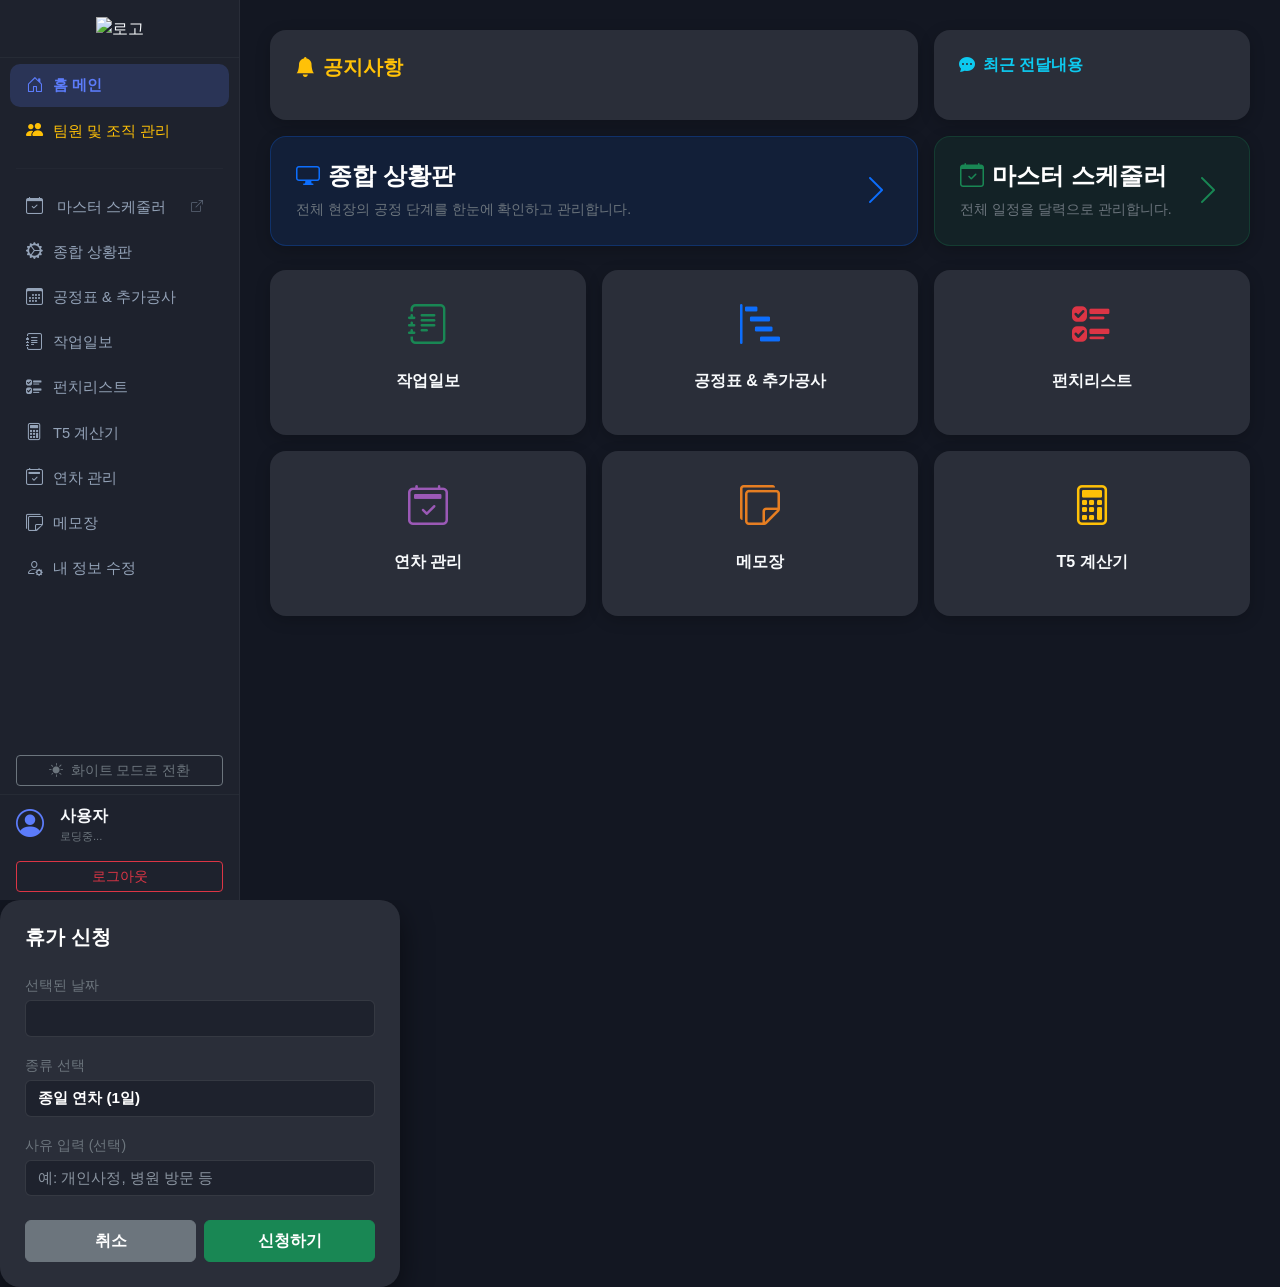
==== commit da12e018: "index에 연차 관리 화면 섹션 추가" ====
--- a/index.html
+++ b/index.html
@@ -416,7 +416,7 @@
             <div class="nav-link" onclick="showPage('worklog', this)"><i class="bi bi-journal-text"></i> 작업일보</div>
             <div class="nav-link" onclick="showPage('punch', this)"><i class="bi bi-ui-checks"></i> 펀치리스트</div>
             <div class="nav-link" onclick="showPage('t5', this)"><i class="bi bi-calculator"></i> T5 계산기</div>
-            <div class="nav-link" onclick="location.href='leave.html'" style="justify-content:space-between;"><span><i class="bi bi-calendar2-check"></i> 연차 관리</span><i class="bi bi-box-arrow-up-right" style="font-size:0.75rem; opacity:0.5;"></i></div>
+            <div class="nav-link" onclick="showPage('leave', this)"><i class="bi bi-calendar2-check"></i> 연차 관리</div>
             <div class="nav-link" onclick="showPage('memo', this)"><i class="bi bi-stickies"></i> 메모장</div>
             <div class="nav-link" onclick="showPage('profile', this)"><i class="bi bi-person-gear"></i> 내 정보 수정</div>
         </div>
@@ -506,13 +506,13 @@
                         <h6 class="fw-bold m-0">펀치리스트</h6>
                     </div>
                 </div>
-                <div class="col mobile-col-6" onclick="location.href='leave.html'">
+                <div class="col mobile-col-6" onclick="showPage('leave', document.querySelectorAll('.nav-link')[8])">
                     <div class="t5-card compact-card h-100 cursor-pointer text-center">
                         <i class="bi bi-calendar2-check fs-1 d-block mb-3" style="color: #9b59b6;"></i>
                         <h6 class="fw-bold m-0">연차 관리</h6>
                     </div>
                 </div>
-                <div class="col mobile-col-6" onclick="showPage('memo', document.querySelectorAll('.nav-link')[8])">
+                <div class="col mobile-col-6" onclick="showPage('memo', document.querySelectorAll('.nav-link')[9])">
                     <div class="t5-card compact-card h-100 cursor-pointer text-center">
                         <i class="bi bi-stickies fs-1 d-block mb-3" style="color: #e67e22;"></i>
                         <h6 class="fw-bold m-0">메모장</h6>
@@ -676,7 +676,10 @@
             <div id="team-container"></div>
             <button class="t5-btn-primary mt-4 mb-5" onclick="saveMonthlyLog()">현장 데이터 최종 저장 💾</button>
            
-            <h5 class="fw-bold mt-5 mb-3"><i class="bi bi-archive me-2"></i>최근 저장 기록</h5>
+            <div class="d-flex justify-content-between align-items-center mt-5 mb-3">
+                <h5 class="fw-bold m-0"><i class="bi bi-archive me-2"></i>최근 저장 기록</h5>
+                <button id="btnWorklogListEdit" class="btn btn-sm btn-outline-warning fw-bold px-3" onclick="toggleWorklogListEditMode()">편집</button>
+            </div>
             
             <div class="d-flex gap-2 mb-3 overflow-auto pb-1">
                 <button class="btn btn-sm btn-primary worklog-filter-btn" onclick="switchWorklogFilter('mine', this)">내 파일</button>
@@ -685,6 +688,75 @@
             </div>
             
             <div id="history-list" class="row g-3"></div>
+        </section>
+
+        <section id="page-leave" class="page-section">
+            <h3 class="fw-bold mb-4 text-white"><i class="bi bi-calendar2-check me-2" style="color:#9b59b6;"></i>김목수 이야기 연차 현황</h3>
+            
+            <div class="t5-card p-4 mb-4">
+                <div class="d-flex justify-content-between align-items-center border-bottom border-secondary border-opacity-25 pb-3 mb-3">
+                    <div class="d-flex align-items-center gap-3 flex-wrap">
+                        <h5 class="fw-bold text-white m-0"><i class="bi bi-calendar-month me-2 text-primary"></i>휴가 달력</h5>
+                        <div class="d-flex gap-2">
+                            <select id="calYear" class="form-select form-select-sm input-dark fw-bold" style="width:auto; min-width:90px;" onchange="renderLeaveCalendar()"></select>
+                            <select id="calMonth" class="form-select form-select-sm input-dark fw-bold" style="width:auto; min-width:80px;" onchange="renderLeaveCalendar()"></select>
+                        </div>
+                    </div>
+                </div>
+                
+                <div id="leaveCalendar" class="text-center mb-2" style="font-size:0.85rem;"></div>
+                
+                <div id="calAccordionArea" style="display:none;">
+                    <div class="cal-accordion-content" id="calAccordionContent"></div>
+                </div>
+                
+                <div class="mt-5 border-top border-secondary border-opacity-25 pt-4">
+                    <h5 class="fw-bold text-info mb-3"><i class="bi bi-list-check me-2"></i>이번 달 신청 내역</h5>
+                    <div class="monthly-list-box" id="monthlyLeaveList"></div>
+                </div>
+            </div>
+            
+            <div class="t5-card border border-warning border-opacity-50" id="leaveAdminPanel" style="display:none;">
+                <div class="d-flex justify-content-between align-items-center cursor-pointer" data-bs-toggle="collapse" data-bs-target="#leaveAdminCollapse">
+                    <h5 class="fw-bold text-warning m-0"><i class="bi bi-gear me-2"></i>[관리자용] 연차 정보 관리</h5>
+                    <i class="bi bi-chevron-down text-warning fs-5"></i>
+                </div>
+                <div class="collapse mt-4" id="leaveAdminCollapse">
+                    <p class="small text-secondary mb-3">
+                        <i class="bi bi-info-circle me-1"></i>
+                        <b>회계연도(매년 1월 1일) 기준</b>으로 자동 계산됩니다. 입사일만 정확히 입력해 주세요.<br>
+                        <span class="text-warning small">· 1년차 미만: 매월 개근 1일씩 (최대 11일) · 2년차: 전년 근무일 비례 · 3년차+: 15일 + 근속 가산 (최대 25일)</span>
+                    </p>
+                    <div class="table-responsive">
+                        <table class="table table-dark align-middle text-center mb-0">
+                            <thead class="text-secondary">
+                                <tr><th>팀원 이름</th><th>입사일</th><th>기본 (자동)</th><th>가산 (자동)</th><th>총 부여</th></tr>
+                            </thead>
+                            <tbody id="leaveAdminBody"></tbody>
+                        </table>
+                    </div>
+                    <div class="text-end mt-4">
+                        <button class="btn btn-warning fw-bold px-4" onclick="saveLeaveSettings()">입사일 저장</button>
+                    </div>
+                </div>
+            </div>
+
+            <div class="t5-card border border-success border-opacity-25">
+                <div class="d-flex justify-content-between align-items-center cursor-pointer" data-bs-toggle="collapse" data-bs-target="#leaveStatusCollapse">
+                    <h5 class="fw-bold m-0 text-success"><i class="bi bi-person-check me-2"></i>남은 연차 현황</h5>
+                    <i class="bi bi-chevron-down text-success fs-5"></i>
+                </div>
+                <div class="collapse show mt-4" id="leaveStatusCollapse">
+                    <div class="table-responsive">
+                        <table class="table table-dark align-middle text-center mb-0 fs-6">
+                            <thead class="text-secondary">
+                                <tr><th>이름</th><th>입사일</th><th>총 부여 (기본+가산)</th><th>사용 일수</th><th>남은 연차</th></tr>
+                            </thead>
+                            <tbody id="leaveStatusBody"></tbody>
+                        </table>
+                    </div>
+                </div>
+            </div>
         </section>
 
         <section id="page-punch" class="page-section">
@@ -960,6 +1032,34 @@
     </div>
 </div>
 
+<div class="modal-backdrop-custom" id="leaveApplyModal">
+    <div class="modal-box">
+        <h5 class="fw-bold mb-4 text-white">휴가 신청</h5>
+        <div class="row g-3">
+            <div class="col-12">
+                <label class="small text-secondary mb-1">선택된 날짜</label>
+                <input type="text" id="applyLeaveDate" class="form-control input-dark fw-bold text-primary" readonly>
+            </div>
+            <div class="col-12">
+                <label class="small text-secondary mb-1">종류 선택</label>
+                <select id="applyLeaveType" class="form-select input-dark fw-bold">
+                    <option value="1">종일 연차 (1일)</option>
+                    <option value="0.5_am">오전 반차 (0.5일)</option>
+                    <option value="0.5_pm">오후 반차 (0.5일)</option>
+                </select>
+            </div>
+            <div class="col-12">
+                <label class="small text-secondary mb-1">사유 입력 (선택)</label>
+                <input type="text" id="applyLeaveReason" class="form-control input-dark" placeholder="예: 개인사정, 병원 방문 등">
+            </div>
+        </div>
+        <div class="d-flex gap-2 mt-4">
+            <button class="btn btn-secondary w-50 py-2 fw-bold" onclick="document.getElementById('leaveApplyModal').style.display='none'">취소</button>
+            <button class="btn btn-success w-50 py-2 fw-bold" onclick="submitLeaveRequest()">신청하기</button>
+        </div>
+    </div>
+</div>    
+
 <div class="modal fade" id="permModal" tabindex="-1" aria-hidden="true">
     <div class="modal-dialog modal-dialog-centered">
         <div class="modal-content border-0 shadow-lg" style="background: var(--card-bg); border-radius: 20px;">
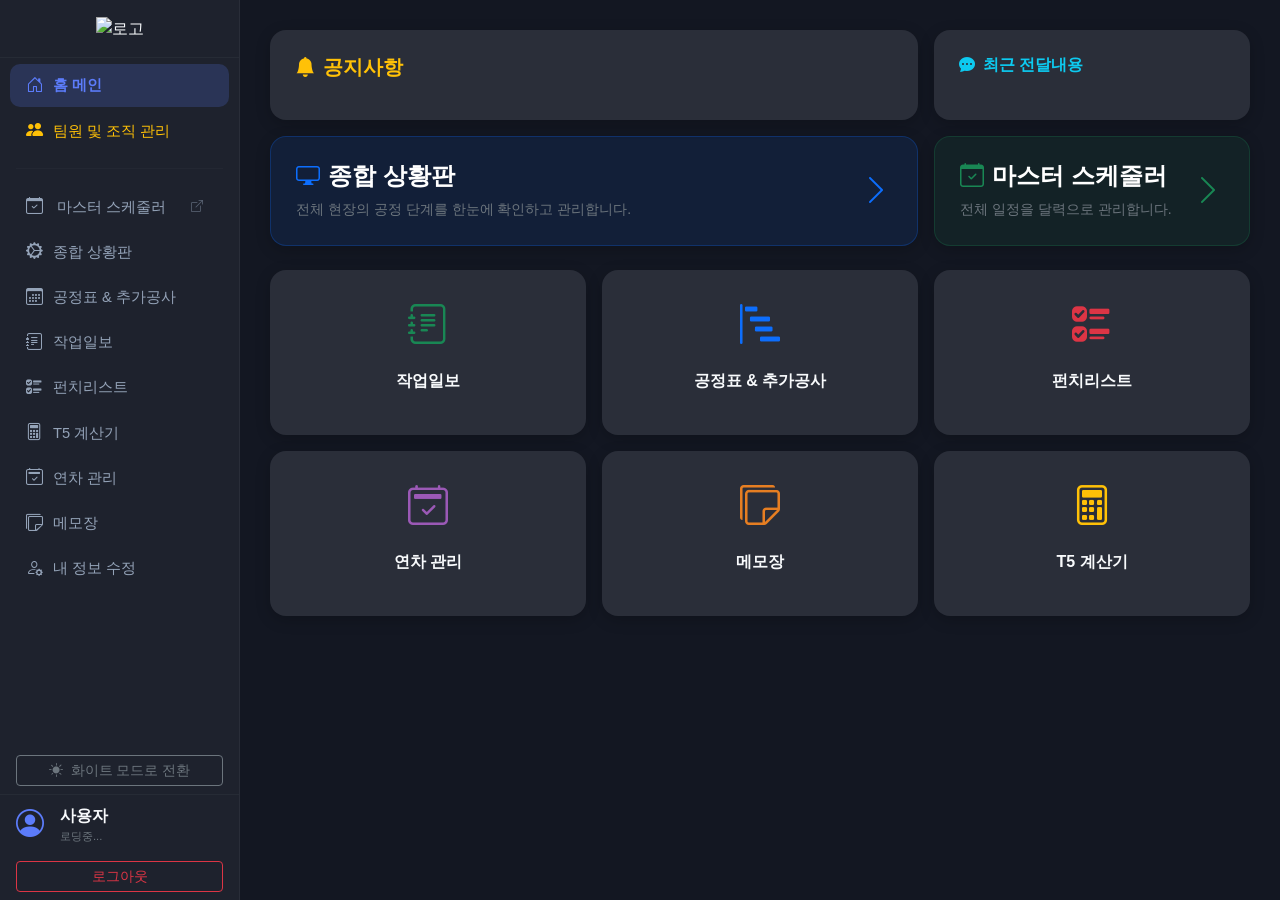
==== commit 99d1b821: "연차 관리 통합 버전 정보 정리" ====
--- a/index.html
+++ b/index.html
@@ -17,10 +17,11 @@
 
     <title>김목수이야기 - 메인 지휘소</title>
 <!-- ============================================
-     📋 김목수이야기 통합 ERP - 버전: V2.0.0
-     📅 마지막 업데이트: JS 모듈 분리 및 구조 정리
-     🏗️ 베이스라인: V1.4.1
+     📋 김목수이야기 통합 ERP - 버전: V2.1.0
+     📅 마지막 업데이트: 연차 관리 index 통합 및 작업일보 분류/완료 권한 추가
+     🏗️ 베이스라인: V2.0.0
      📝 변경 이력:
+        V2.1.0 - 연차 관리 page-leave 통합, 작업일보 분류/완료 권한 추가
         V2.0.0 - index.html 인라인 JS 기능별 분리
         - main.js: 공통 상태, 화면 전환, 테마, 초기화
         - auth.js: 로그인, 회원가입, 사용자/팀 정보
@@ -28,6 +29,7 @@
         - status.js: 종합 상황판
         - gantt.js: 공정표 및 추가공사
         - worklog.js: 작업일보
+        - leave.js: 연차 관리
         - punch.js: 펀치리스트
         - t5calc.js: T5 계산기
         - memo.js: 메모장
@@ -306,6 +308,17 @@
         
         .monthly-list-box { background: #181b24; border-radius: 12px; border: 1px solid rgba(255,255,255,0.05); padding: 15px; }
 
+        .modal-backdrop-custom {
+            display: none;
+            position: fixed;
+            inset: 0;
+            background: rgba(0,0,0,0.7);
+            z-index: 2000;
+            align-items: center;
+            justify-content: center;
+            backdrop-filter: blur(2px);
+        }
+
         #addTaskModal, #ganttCreateModal, #permModal, #memoCreateModal { display: none; position: fixed; inset: 0; background: rgba(0,0,0,0.7); z-index: 2000; align-items: center; justify-content: center; backdrop-filter: blur(2px); animation: fadeIn 0.2s; }
         .modal-box { background: var(--card-bg); padding: 25px; border-radius: 20px; width: 90%; max-width: 400px; box-shadow: 0 10px 30px rgba(0,0,0,0.5); }
 
@@ -1089,6 +1102,7 @@
 <script src="js/memo.js"></script>
 <script src="js/team.js"></script>
 <script src="js/worklog.js"></script>
+<script src="js/leave.js"></script>
 <script src="js/auth.js"></script>
 
 
